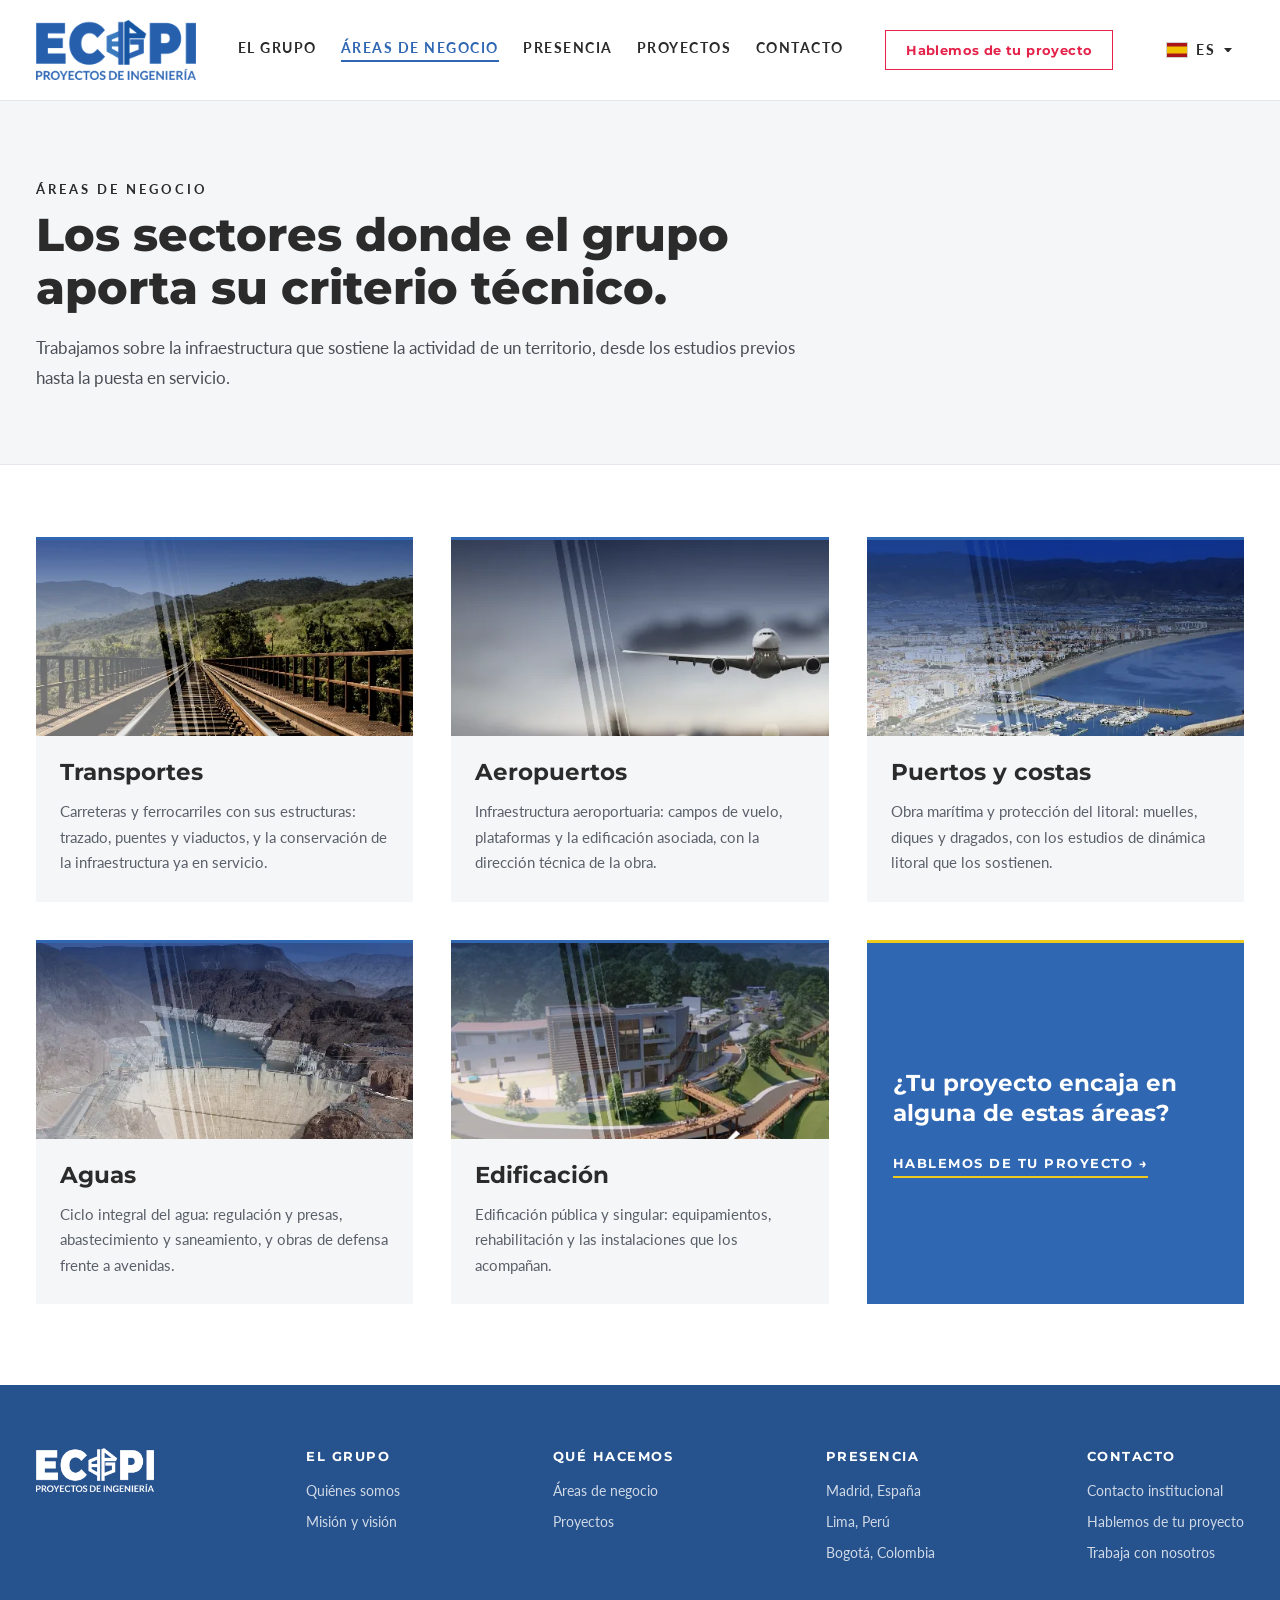
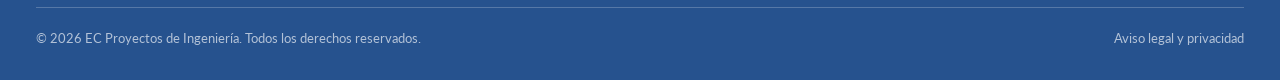
==== areas.html @ c1a96f08 "Quitar el correo y «Inicio» de la columna Contacto del pie El correo estaba dos veces a un clic de d" ====
<!DOCTYPE html>
<html lang="es">
<head>
<meta charset="utf-8">
<meta name="viewport" content="width=device-width, initial-scale=1">
<title>Áreas de negocio — EC Proyectos de Ingeniería</title>
<meta name="description" content="Áreas de negocio de EC Proyectos de Ingeniería: transportes, aeropuertos, puertos y costas, aguas y edificación.">
<meta property="og:type" content="website">
<meta property="og:title" content="Áreas de negocio — EC Proyectos de Ingeniería">
<meta property="og:description" content="Áreas de negocio de EC Proyectos de Ingeniería: transportes, aeropuertos, puertos y costas, aguas y edificación.">
<link rel="icon" type="image/png" href="assets/img/favicon.png">
<link rel="apple-touch-icon" href="assets/img/apple-touch-icon.png">
<link rel="preconnect" href="https://fonts.googleapis.com">
<link rel="preconnect" href="https://fonts.gstatic.com" crossorigin>
<link rel="stylesheet" href="https://fonts.googleapis.com/css2?family=Montserrat:wght@600;700;800&family=Lato:wght@300;400;700&family=Sacramento&display=swap">
<link rel="stylesheet" href="assets/css/main.css">
</head>
<body data-title-key="t_areas">

<a class="skip" href="#main" data-i18n="skip">Ir al contenido</a>

<header class="hdr">
  <div class="wrap" style="display:flex;align-items:center;justify-content:space-between;gap:24px;height:100px">
    <!-- LOGO ECPI -->
    <a class="lgbox" href="index.html" aria-label="EC Proyectos de Ingeniería"><img class="lg-c" src="assets/img/logo-ecpi.png" alt=""></a>
    <!-- /LOGO ECPI -->
    <nav class="navlinks" aria-label="Navegación principal" data-i18n-aria="aria_nav">
      <a href="grupo.html" data-i18n="nav1">El grupo</a>
      <a href="areas.html" data-i18n="nav2" aria-current="page">Áreas de negocio</a>
      <a href="presencia.html" data-i18n="nav3">Presencia</a>
      <a href="proyectos.html" data-i18n="navp">Proyectos</a>
      <a href="contacto.html" data-i18n="nav5">Contacto</a>
    </nav>
    <a class="btn-cta" href="hablemos.html" data-i18n="nav_cta">Hablemos de tu proyecto</a>
    <!-- SELECTOR DE IDIOMA -->
    <div class="lang">
      <button type="button" class="lang-tr" aria-haspopup="true" aria-expanded="false" aria-controls="langmenu" aria-label="Selección de idioma" data-i18n-aria="aria_lang">
        <img class="lang-fl" src="assets/img/flag-es.svg" alt="" width="24" height="16">
        <span class="lang-code">ES</span>
        <svg class="lang-car" viewBox="0 0 10 6" aria-hidden="true"><path d="M0 0h10L5 6Z" fill="currentColor"/></svg>
      </button>
      <ul class="lang-menu" id="langmenu" role="menu" hidden>
        <li role="none"><button type="button" role="menuitemradio" aria-checked="true" class="langbtn" data-lang="es"><img src="assets/img/flag-es.svg" alt="" width="24" height="16">Español</button></li>
        <li role="none"><button type="button" role="menuitemradio" aria-checked="false" class="langbtn" data-lang="en"><img src="assets/img/flag-en.svg" alt="" width="24" height="16">English</button></li>
        <li role="none"><button type="button" role="menuitemradio" aria-checked="false" class="langbtn" data-lang="fr"><img src="assets/img/flag-fr.svg" alt="" width="24" height="16">Français</button></li>
        <li role="none"><button type="button" role="menuitemradio" aria-checked="false" class="langbtn" data-lang="pt"><img src="assets/img/flag-pt.svg" alt="" width="24" height="16">Português</button></li>
      </ul>
    </div>
    <!-- /SELECTOR DE IDIOMA -->
    <!-- MENÚ MÓVIL -->
    <button type="button" class="burger" aria-label="Menú" data-i18n-aria="aria_menu" aria-expanded="false" aria-controls="menumovil">
      <span aria-hidden="true"></span><span aria-hidden="true"></span><span aria-hidden="true"></span>
    </button>
  </div>
  <nav class="menumovil" id="menumovil" aria-label="Navegación principal" data-i18n-aria="aria_nav" hidden>
    <div class="wrap">
      <a href="grupo.html" data-i18n="nav1">El grupo</a>
      <a href="areas.html" data-i18n="nav2" aria-current="page">Áreas de negocio</a>
      <a href="presencia.html" data-i18n="nav3">Presencia</a>
      <a href="proyectos.html" data-i18n="navp">Proyectos</a>
      <a href="contacto.html" data-i18n="nav5">Contacto</a>
      <a class="btn-cta" href="hablemos.html" data-i18n="nav_cta">Hablemos de tu proyecto</a>
    </div>
  </nav>
  <!-- /MENÚ MÓVIL -->
</header>
<div aria-hidden="true" style="height:100px"></div>

<main id="main">
  <section style="background:var(--papel);border-bottom:1px solid #E4E7EC">
    <div class="wrap" style="padding-top:clamp(56px,9vh,100px);padding-bottom:clamp(48px,8vh,90px)">
      <div style="max-width:760px">
        <p data-i18n="s2_kicker" style="font-weight:700;font-size:13px;letter-spacing:3px;text-transform:uppercase;color:var(--grafito)">Áreas de negocio</p>
        <h1 data-i18n="s2_title" style="font-family:'Montserrat',sans-serif;font-weight:800;font-size:clamp(28px,3.6vw,46px);line-height:1.15;color:var(--grafito);margin-top:12px;text-wrap:pretty">Los sectores donde el grupo aporta su criterio técnico.</h1>
        <p data-i18n="an_intro" style="font-size:17px;line-height:1.75;color:#4A4F57;margin-top:18px">.</p>
      </div>
    </div>
  </section>

  <section style="background:var(--blanco);padding-top:clamp(56px,8vh,90px);padding-bottom:clamp(60px,9vh,110px)">
    <div class="wrap">
      <div class="pgrid">
        <article class="pcard rv">
          <div style="position:relative;height:196px">
            <img class="imgfill" src="assets/img/area-transportes.webp" alt="" loading="lazy" decoding="async">
          </div>
          <div style="display:flex;flex-direction:column;flex:1;padding:22px 24px 26px">
            <h2 data-i18n="an1_t" style="font-family:'Montserrat',sans-serif;font-weight:700;font-size:clamp(19px,2vw,23px);line-height:1.25;color:var(--grafito);text-wrap:pretty">Transportes</h2>
            <p data-i18n="an1_p" style="font-size:15px;line-height:1.7;color:#5A606A;margin-top:12px">.</p>
          </div>
        </article>
        <article class="pcard rv">
          <div style="position:relative;height:196px">
            <img class="imgfill" src="assets/img/area-aeropuertos.webp" alt="" loading="lazy" decoding="async">
          </div>
          <div style="display:flex;flex-direction:column;flex:1;padding:22px 24px 26px">
            <h2 data-i18n="an2_t" style="font-family:'Montserrat',sans-serif;font-weight:700;font-size:clamp(19px,2vw,23px);line-height:1.25;color:var(--grafito);text-wrap:pretty">Aeropuertos</h2>
            <p data-i18n="an2_p" style="font-size:15px;line-height:1.7;color:#5A606A;margin-top:12px">.</p>
          </div>
        </article>
        <article class="pcard rv">
          <div style="position:relative;height:196px">
            <img class="imgfill" src="assets/img/area-puertos.webp" alt="" loading="lazy" decoding="async">
          </div>
          <div style="display:flex;flex-direction:column;flex:1;padding:22px 24px 26px">
            <h2 data-i18n="an3_t" style="font-family:'Montserrat',sans-serif;font-weight:700;font-size:clamp(19px,2vw,23px);line-height:1.25;color:var(--grafito);text-wrap:pretty">Puertos y costas</h2>
            <p data-i18n="an3_p" style="font-size:15px;line-height:1.7;color:#5A606A;margin-top:12px">.</p>
          </div>
        </article>
        <article class="pcard rv">
          <div style="position:relative;height:196px">
            <img class="imgfill" src="assets/img/area-aguas.webp" alt="" loading="lazy" decoding="async">
          </div>
          <div style="display:flex;flex-direction:column;flex:1;padding:22px 24px 26px">
            <h2 data-i18n="an4_t" style="font-family:'Montserrat',sans-serif;font-weight:700;font-size:clamp(19px,2vw,23px);line-height:1.25;color:var(--grafito);text-wrap:pretty">Aguas</h2>
            <p data-i18n="an4_p" style="font-size:15px;line-height:1.7;color:#5A606A;margin-top:12px">.</p>
          </div>
        </article>
        <article class="pcard rv">
          <div style="position:relative;height:196px">
            <img class="imgfill" src="assets/img/area-edificacion.webp" alt="" loading="lazy" decoding="async">
          </div>
          <div style="display:flex;flex-direction:column;flex:1;padding:22px 24px 26px">
            <h2 data-i18n="an5_t" style="font-family:'Montserrat',sans-serif;font-weight:700;font-size:clamp(19px,2vw,23px);line-height:1.25;color:var(--grafito);text-wrap:pretty">Edificación</h2>
            <p data-i18n="an5_p" style="font-size:15px;line-height:1.7;color:#5A606A;margin-top:12px">.</p>
          </div>
        </article>
        <article class="pcard rv" style="background:var(--azul);border-top-color:var(--amarillo);justify-content:center;padding:34px 26px">
          <p data-i18n="an_cta" style="font-family:'Montserrat',sans-serif;font-weight:700;font-size:clamp(19px,2vw,23px);line-height:1.3;color:#fff;text-wrap:pretty">¿Tu proyecto encaja en alguna de estas áreas?</p>
          <p style="margin-top:24px"><a class="linkline-w" href="hablemos.html" style="font-size:13px;letter-spacing:1.5px;text-transform:uppercase;padding-bottom:5px"><span data-i18n="nav_cta">Hablemos de tu proyecto</span> →</a></p>
        </article>
      </div>
    </div>
  </section>
</main>

<footer style="background:var(--azul-oscuro);color:#fff;padding-top:clamp(48px,7vh,72px);padding-bottom:32px">
  <div class="wrap">
    <div class="fcols">
      <div>
        <!-- LOGO ECPI -->
        <img src="assets/img/logo-ecpi-blanco.png" alt="EC Proyectos de Ingeniería" style="height:44px;width:auto;display:block">
        <!-- /LOGO ECPI -->
      </div>
      <nav class="fcol" aria-label="El grupo">
        <p data-i18n="nav1">El grupo</p>
        <a href="grupo.html" data-i18n="f_quienes">Quiénes somos</a>
        <a href="grupo.html" data-i18n="f_mision">Misión y visión</a>
      </nav>
      <nav class="fcol" aria-label="Qué hacemos">
        <p data-i18n="f_hacemos">Qué hacemos</p>
        <a href="areas.html" data-i18n="s2_kicker">Áreas de negocio</a>
        <a href="proyectos.html" data-i18n="navp">Proyectos</a>
      </nav>
      <nav class="fcol" aria-label="Presencia">
        <p data-i18n="nav3">Presencia</p>
        <a href="presencia.html" data-i18n="hq_city3">Madrid, España</a>
        <a href="presencia.html" data-i18n="f1_city3">Lima, Perú</a>
        <a href="presencia.html" data-i18n="f2_city3">Bogotá, Colombia</a>
      </nav>
      <nav class="fcol" aria-label="Contacto">
        <p data-i18n="nav5">Contacto</p>
        <a href="contacto.html" data-i18n="s5_title">Contacto institucional</a>
        <a href="hablemos.html" data-i18n="nav_cta">Hablemos de tu proyecto</a>
        <a href="trabaja.html" data-i18n="nav_cv">Trabaja con nosotros</a>
      </nav>
    </div>
    <div class="flegal">
      <p data-i18n="footer_legal">© 2026 EC Proyectos de Ingeniería. Todos los derechos reservados.</p>
      <a href="legal.html" data-i18n="f_legal">Aviso legal y privacidad</a>
    </div>
  </div>
</footer>

<script src="assets/js/main.js"></script>
</body>
</html>
---- assets/css/main.css ----
/* ECPI — Euroconsult Proyectos de Ingeniería
   Paleta y estilos base del sitio institucional */
:root{
  --azul:#3067B2; --azul-claro:#437DCC; --azul-oscuro:#26528E;
  --amarillo:#EECA1D; --amarillo-claro:#F2D64E; --amarillo-oscuro:#C7A70F;
  --rojo:#E5234A; --rojo-claro:#EB5271; --rojo-oscuro:#BD1638;
  --papel:#F5F6F8; --grafito:#2B2B2B; --blanco:#FFFFFF;
}
*{box-sizing:border-box;margin:0;padding:0}
html{scroll-behavior:smooth;scroll-padding-top:116px}
body{font-family:'Lato',sans-serif;color:var(--grafito);background:var(--blanco);-webkit-font-smoothing:antialiased}
a{color:var(--azul);text-decoration:none;transition:color .25s ease}
a:hover{color:var(--azul-oscuro)}
:focus-visible{outline:2px solid var(--azul);outline-offset:3px}
::selection{background:var(--azul);color:#fff}

/* Contenedor común. El límite de ancho manda mucho más que el padding: a 1905 px
   los 1160 px de antes dejaban 372 px muertos a cada lado. */
.wrap{max-width:1520px;margin:0 auto;padding-left:clamp(16px,3vw,36px);padding-right:clamp(16px,3vw,36px)}

/* Navegación. El tamaño crece con la pantalla y se detiene en 15 px: la fila de
   la cabecera va justa de ancho, y por debajo de ~1090 px se queda en los 12 px
   de siempre para que los seis enlaces, el botón y los idiomas sigan cabiendo.
   Al subir el cuerpo se afloja el interletrado, que a 15 px sobraba. */
.navlinks{display:flex;gap:clamp(14px,1.9vw,26px);white-space:nowrap}
.navlinks a{font-family:'Lato',sans-serif;font-weight:700;font-size:clamp(12px,1.1vw,15px);letter-spacing:1.5px;text-transform:uppercase;color:var(--grafito)}
.navlinks a:hover{color:var(--azul)}
.navlinks a{position:relative;padding-bottom:6px;transition:color .25s ease}
.navlinks a::after{content:"";position:absolute;left:0;bottom:0;width:100%;height:2px;background:var(--azul);transform:scaleX(0);transform-origin:right;transition:transform .3s ease}
.navlinks a:hover::after{transform:scaleX(1);transform-origin:left}
.navlinks a[aria-current="page"]{color:var(--azul)}
.navlinks a[aria-current="page"]::after{transform:scaleX(1)}
@media(max-width:1024px){.navlinks{display:none}}

/* Cabecera de todo el sitio: fija arriba, se retira al bajar y vuelve a asomar
   al subir, en cualquier punto de la página (la clase .hid la pone main.js). */
.hdr{position:fixed;top:0;left:0;right:0;z-index:100;background:rgba(255,255,255,.97);border-bottom:1px solid #E4E7EC;transition:transform .45s cubic-bezier(.4,0,.2,1),background-color .4s ease,border-color .4s ease}
.hdr.hid{transform:translateY(-100%)}
/* Si algo de dentro recibe el foco con el teclado, vuelve a asomar */
.hdr.hid:focus-within{transform:translateY(0)}
.hdr .lgbox{position:relative;display:inline-flex}
.hdr .lgbox img{height:60px;width:auto;display:block}

/* Variante del index: sobre la portada la cabecera va transparente y, pasados
   los primeros 200 px de scroll, toma el fondo blanco con un fundido (clase
   .solid, que pone main.js). Solo aquí: en las interiores el contenido arranca
   pegado a la cabecera y se vería pasar por detrás del texto de navegación.
   El velo oscuro —lo que sostiene el blanco de la navegación sobre el cielo del
   puente— va en un ::before, para que el fondo de la cabecera quede libre y su
   color se pueda animar. Se desvanece al volverse sólida y al retirarse. */
.hdr-over{background:rgba(255,255,255,0);border-bottom-color:transparent}
.hdr-over::before{content:"";position:absolute;left:0;right:0;top:0;height:150px;z-index:-1;pointer-events:none;opacity:1;transition:opacity .28s ease;background:linear-gradient(180deg,rgba(6,12,24,.72) 0%,rgba(6,12,24,.45) 40%,rgba(6,12,24,.16) 72%,rgba(6,12,24,0) 100%)}
.hdr-over.solid{background:rgba(255,255,255,.97);border-bottom-color:#E4E7EC}
.hdr-over.solid::before,.hdr-over.hid::before{opacity:0}
/* Los dos logos se cruzan en un fundido, para que el cambio no dé un salto.
   El tamaño va en .hdr —no en .hdr-over— para que las interiores lo compartan. */
.hdr-over .lgbox img{transition:opacity .4s ease}
.hdr-over .lg-c{position:absolute;left:0;top:0;opacity:0}
.hdr-over.solid .lg-w{opacity:0}
.hdr-over.solid .lg-c{opacity:1}
/* La navegación va en blanco solo mientras la cabecera es transparente */
.hdr-over:not(.solid) .navlinks a,.hdr-over:not(.solid) .lang-tr{text-shadow:0 1px 3px rgba(4,10,20,.55)}
.hdr-over:not(.solid) .burger{color:#fff}
.hdr-over:not(.solid) .navlinks a{color:#fff}
.hdr-over:not(.solid) .navlinks a:hover,.hdr-over:not(.solid) .navlinks a[aria-current="page"]{color:var(--amarillo)}
.hdr-over:not(.solid) .navlinks a::after{background:var(--amarillo)}
/* El idioma sobre la portada: en blanco, con el contorno asomando en amarillo
   como hace la navegación, y el filete de la bandera invertido */
.hdr-over:not(.solid) .lang-tr{color:#fff}
.hdr-over:not(.solid) .lang-tr:hover,.hdr-over:not(.solid) .lang-tr[aria-expanded="true"]{color:var(--amarillo);border-color:rgba(255,255,255,.55)}
.hdr-over:not(.solid) .lang-fl{box-shadow:0 0 0 1px rgba(255,255,255,.5)}
/* Sobre la portada el contorno y el texto van en blanco —el rojo sobre el cielo
   del puente se queda en 1,5:1 de contraste—, pero el relleno del hover sí es
   rojo, con el contorno fundiéndose en él como en el resto del sitio. */
.hdr-over:not(.solid) .btn-cta{color:#fff;border-color:rgba(255,255,255,.6);text-shadow:0 1px 3px rgba(4,10,20,.55)}
.hdr-over:not(.solid) .btn-cta:hover{background:var(--rojo);color:#fff;border-color:var(--rojo);text-shadow:none}
/* En móvil la foto es una banda baja: el velo se acorta para no comérsela */
@media(max-width:600px){.hdr-over::before{height:140px}}
@media(prefers-reduced-motion:reduce){.hdr,.hdr-over::before,.hdr-over .lgbox img{transition:none}}

/* Enlaces subrayados (CTA del hero, correo de contacto):
   al pasar el ratón, una segunda línea barre el subrayado de izquierda a derecha */
.linkline{display:inline-block;position:relative;font-family:'Montserrat',sans-serif;font-weight:700;color:var(--azul);border-bottom:2px solid var(--azul);transition:color .25s ease}
.linkline::after{content:"";position:absolute;left:0;right:0;bottom:-2px;height:2px;background:var(--amarillo);transform:scaleX(0);transform-origin:right;transition:transform .35s ease}
.linkline:hover{color:var(--azul-oscuro)}
.linkline:hover::after{transform:scaleX(1);transform-origin:left}
.linkline-w{display:inline-block;position:relative;font-family:'Montserrat',sans-serif;font-weight:700;color:#fff;border-bottom:2px solid var(--amarillo);transition:color .25s ease}
.linkline-w::after{content:"";position:absolute;left:0;right:0;bottom:-2px;height:2px;background:#fff;transform:scaleX(0);transform-origin:right;transition:transform .35s ease}
.linkline-w:hover{color:var(--amarillo)}
.linkline-w:hover::after{transform:scaleX(1);transform-origin:left}

/* Botón "Trabaja con nosotros" (header y formulario) */
.btn-cv{background:var(--rojo);color:#fff;font-family:'Montserrat',sans-serif;font-weight:700;font-size:clamp(11px,1vw,14px);letter-spacing:1.6px;text-transform:uppercase;padding:12px 18px;white-space:nowrap;transition:background .25s ease,transform .2s ease,box-shadow .2s ease}
.btn-cv:hover{background:var(--rojo-oscuro);color:#fff;transform:translateY(-2px);box-shadow:0 6px 16px rgba(189,22,56,.3)}

/* CTA de la cabecera («Hablemos de tu proyecto»): contorno fino que se rellena
   al pasar el ratón. Sin versales, sin desplazamiento y sin sombra, para que
   destaque por contraste de forma y no por un golpe de color. */
.btn-cta{display:inline-block;font-family:'Montserrat',sans-serif;font-weight:700;font-size:clamp(12px,1.05vw,15px);letter-spacing:.4px;color:var(--rojo);background:none;border:1px solid var(--rojo);padding:11px 20px;white-space:nowrap;transition:background-color .3s ease,color .3s ease,border-color .3s ease}
/* Al pasar el ratón el relleno toma el color del contorno, que así desaparece */
.btn-cta:hover{background:var(--rojo);color:#fff;border-color:var(--rojo)}
@media(max-width:560px){.hdr > .wrap > .btn-cta{display:none}}

/* Formulario de candidatura (trabaja.html) */
.field{display:flex;flex-direction:column;gap:8px}
.field label{font-weight:700;font-size:11.5px;letter-spacing:1.8px;text-transform:uppercase;color:var(--grafito)}
.field input,.field select,.field textarea{font-family:'Lato',sans-serif;font-size:15.5px;color:var(--grafito);background:#fff;border:1px solid #C9CFD8;padding:13px 14px;border-radius:0;width:100%}
.field input:focus,.field select:focus,.field textarea:focus{outline:2px solid var(--azul);outline-offset:0;border-color:var(--azul)}
.field input[type="file"]{padding:10px;font-size:14px}
.f2{display:grid;grid-template-columns:1fr 1fr;gap:clamp(20px,3vw,28px)}
@media(max-width:640px){.f2{grid-template-columns:1fr}}

/* Rejillas */
.g2{display:grid;grid-template-columns:240px 1fr;gap:clamp(36px,5vw,80px)}
@media(max-width:900px){.g2{grid-template-columns:1fr;gap:36px}}
.gmv{display:grid;grid-template-columns:1fr 1fr;gap:clamp(28px,4vw,48px)}
@media(max-width:680px){.gmv{grid-template-columns:1fr}}
.arearow{display:grid;grid-template-columns:1fr 1.1fr;gap:clamp(16px,3vw,40px);align-items:baseline}
@media(max-width:760px){.arearow{grid-template-columns:1fr}}
.sedes{display:grid;grid-template-columns:repeat(3,1fr);gap:clamp(28px,4vw,56px)}
@media(max-width:860px){.sedes{grid-template-columns:1fr;gap:40px}}
.stats{display:flex;gap:clamp(36px,7vw,100px);flex-wrap:wrap}
.comp{display:grid;grid-template-columns:300px 1fr;gap:clamp(40px,6vw,96px);align-items:center}
@media(max-width:860px){.comp{grid-template-columns:1fr;gap:32px}}
.cgrid{display:grid;grid-template-columns:repeat(3,1fr);gap:clamp(24px,3vw,40px)}
@media(max-width:760px){.cgrid{grid-template-columns:1fr}}
.fgrid{display:flex;justify-content:space-between;align-items:flex-start;gap:48px;flex-wrap:wrap}
/* Las columnas se miden por su contenido y no a partes iguales: repartidas por
   igual, la mas cargada partia sus entradas en dos lineas mientras las demas
   sobraban de ancho. Importa porque el subrayado de los enlaces se dibuja abajo
   del todo, y en una entrada partida quedaba colgando bajo la segunda linea. */
.fcols{display:grid;grid-template-columns:auto repeat(4,auto);justify-content:space-between;gap:clamp(28px,3vw,48px)}
.fcols .fcol a,.fcols .fcol>p{white-space:nowrap}
/* Se pliega antes de que la fila se quede sin ancho: las cinco columnas piden
   888 px en el idioma mas largo, el frances, y a 1121 px de ventana quedan 1048
   disponibles. A tres y a dos columnas cabe todo de una linea igualmente, pero
   se les devuelve el salto por si algun texto crece. */
@media(max-width:1120px){
  .fcols{grid-template-columns:repeat(3,1fr);justify-content:stretch}
  .fcols .fcol a,.fcols .fcol>p{white-space:normal}
}
@media(max-width:860px){.fcols{grid-template-columns:1fr 1fr}}
@media(max-width:540px){.fcols{grid-template-columns:1fr}}
.fcol{display:flex;flex-direction:column;gap:12px}
.fcol>p{font-family:'Montserrat',sans-serif;font-weight:700;font-size:13px;letter-spacing:1.5px;text-transform:uppercase;color:#fff;margin-bottom:6px}
.fcol a{font-size:14px;color:rgba(255,255,255,.78);align-self:flex-start;background:linear-gradient(currentColor,currentColor) no-repeat left bottom/0 1px;padding-bottom:2px;transition:color .25s ease,background-size .3s ease}
.fcol a:hover{color:#fff;background-size:100% 1px}
.flegal{border-top:1px solid rgba(255,255,255,.22);margin-top:44px;padding-top:22px;display:flex;justify-content:space-between;align-items:baseline;gap:16px;flex-wrap:wrap}
.flegal p,.flegal a{font-size:13px;color:rgba(255,255,255,.65)}
.flegal a{background:linear-gradient(currentColor,currentColor) no-repeat left bottom/0 1px;padding-bottom:2px;transition:color .25s ease,background-size .3s ease}
.flegal a:hover{color:#fff;background-size:100% 1px}

/* Carrusel horizontal de proyectos: burbujas centradas que crecen al pasar por el medio */
.projrow{display:grid;grid-auto-flow:column;grid-auto-columns:min(440px,82vw);gap:clamp(20px,2.5vw,32px);overflow-x:auto;scroll-snap-type:x mandatory;padding:14px 0 30px;scrollbar-width:none;-ms-overflow-style:none;cursor:grab;user-select:none;-webkit-user-select:none}
.projrow.dragging{scroll-snap-type:none;cursor:grabbing}
.projrow::-webkit-scrollbar{display:none}
.projrow>article{scroll-snap-align:center;cursor:pointer;border-radius:26px;overflow:hidden;box-shadow:0 14px 36px rgba(38,82,142,.12);transform:scale(var(--s,1));opacity:var(--o,1);transition:transform .3s cubic-bezier(.22,.61,.36,1),opacity .3s ease,box-shadow .25s ease;will-change:transform,opacity}
.projrow.dragging>article{cursor:grabbing}
.projrow>article:hover{transform:scale(calc(var(--s,1)*1.035));box-shadow:0 18px 46px rgba(38,82,142,.22)}
.projrow>article:first-child{scroll-snap-align:start}
.projrow>article:last-child{scroll-snap-align:end}
.projdots{display:flex;justify-content:center;align-items:center;gap:9px;margin-top:20px;min-height:16px}
.projdots button{width:9px;height:9px;border-radius:50%;border:0;padding:0;background:#C7D0DC;cursor:pointer;transform:scale(.72);transition:transform .3s ease,background .3s ease}
.projdots button.near{transform:scale(1)}
.projdots button.on{background:var(--azul);transform:scale(1.5)}
.projdots button:focus-visible{outline:2px solid var(--azul);outline-offset:3px}
.pnbtn{width:44px;height:44px;border-radius:50%;border:1px solid #D3DAE4;background:#fff;color:var(--azul);font-size:17px;line-height:1;cursor:pointer;display:inline-flex;align-items:center;justify-content:center;transition:background .2s ease,color .2s ease,border-color .2s ease,transform .2s ease}
.pnbtn:hover{background:var(--azul);border-color:var(--azul);color:#fff;transform:translateY(-1px)}
.pnbtn:focus-visible{outline:2px solid var(--azul);outline-offset:2px}
@media(prefers-reduced-motion:reduce){.projrow>article,.projdots button,.pnbtn{transition:none}.pnbtn:hover{transform:none}}

/* Cuadrícula de proyectos (proyectos.html) */
.pgrid{display:grid;grid-template-columns:repeat(auto-fill,minmax(300px,1fr));gap:clamp(24px,3vw,40px)}
.pcard{background:var(--papel);border-top:3px solid var(--azul);display:flex;flex-direction:column;transition:box-shadow .25s ease,transform .25s ease}
.pcard:hover{box-shadow:0 10px 28px rgba(38,82,142,.14);transform:translateY(-3px)}
@media(prefers-reduced-motion:reduce){.pcard{transition:none}.pcard:hover{transform:none}}

/* Detalle de proyecto (proyecto.html) */
.rsi{display:grid;grid-template-columns:repeat(3,1fr);gap:clamp(24px,3vw,44px)}
@media(max-width:760px){.rsi{grid-template-columns:1fr}}
.ficha{display:grid;grid-template-columns:repeat(3,1fr);gap:16px}

/* Principios (grupo.html): son cinco, así que la rejilla se ajusta sola
   —cinco en pantalla ancha, y va plegando— en vez de fijar tres columnas. */
.pri{display:grid;grid-template-columns:repeat(auto-fit,minmax(228px,1fr));gap:clamp(24px,2.6vw,40px)}
@media(max-width:560px){.pri{grid-template-columns:1fr}}

/* Cuatro bloques en fila: «Nuestro punto de partida» del index */
.g4{display:grid;grid-template-columns:repeat(4,1fr);gap:clamp(24px,2.6vw,44px)}
@media(max-width:980px){.g4{grid-template-columns:1fr 1fr}}
@media(max-width:560px){.g4{grid-template-columns:1fr}}

/* Marcador de posición para proyectos sin foto todavía */
.imgph{position:absolute;inset:0;display:flex;align-items:center;justify-content:center;background:#E9EDF2}
.imgph svg{color:var(--azul);opacity:.16}

/* Imágenes a sangre (antiguos image-slot del diseño) */
.imgfill{position:absolute;inset:0;width:100%;height:100%;object-fit:cover}

/* Portada del index: la fotografía a sangre, con el texto y la cabecera encima.
   La sección ocupa exactamente la altura de la ventana, sea cual sea. Como el
   archivo tiene una proporción fija (2097x941), ajustarse en alto obliga a
   recortar en ancho: la imagen va anclada a la derecha, así que lo que se
   pierde es la franja de relleno de la izquierda —425 px generados— y no la
   fotografía. El 25% vertical entra en juego solo en ventanas anchas y bajas,
   donde el recorte pasa a ser vertical, y protege la cima del arco.
   svh en vez de vh para que en móvil no la alargue la barra del navegador. */
.hero{position:relative;background:#0E1B31;display:flex;align-items:center;height:100vh;height:100svh;min-height:620px}
.hero .imgfill{object-position:100% 25%}
/* El velo tiene que llegar más a la derecha que antes: al ajustarse la portada
   en alto se recorta la izquierda, que es la zona oscura, y el texto acaba
   apoyado sobre partes más claras de la foto según la ventana. El bloque de
   texto siempre termina entre el 47% y el 66% del ancho, así que hasta ahí el
   velo se mantiene fuerte y a partir de ahí cae para no apagar el puente. */
.hero-shade{position:absolute;inset:0;pointer-events:none;background:linear-gradient(100deg,rgba(9,18,34,.82) 0%,rgba(9,18,34,.68) 40%,rgba(9,18,34,.44) 66%,rgba(9,18,34,.12) 86%,rgba(9,18,34,0) 100%)}
/* El ancho del texto va en vw además de en px: como la foto va a sangre, un
   límite proporcional cae siempre sobre el mismo punto de la imagen (x≈1363),
   que es donde el fondo todavía es oscuro. Con un límite fijo en px, al
   estrecharse la ventana el texto se saldría hacia el cielo del puente. */
.hero-copy{position:relative;max-width:min(860px,62vw);padding-top:clamp(24px,4vh,56px);padding-bottom:clamp(24px,4vh,56px)}
.hero-rule{display:block;width:64px;height:3px;background:var(--amarillo);margin:24px 0}
/* Palabra destacada dentro de una frase */
.hl{color:var(--azul-claro)}
.hl-b{color:var(--azul-claro);font-weight:700;letter-spacing:.6px}
@media(max-width:1300px){
  /* Cuanto más estrecha la ventana, más superficie de foto ocupa el texto en
     proporción, así que el velo se refuerza para sostener el blanco. */
  .hero-shade{background:linear-gradient(100deg,rgba(9,18,34,.86) 0%,rgba(9,18,34,.74) 45%,rgba(9,18,34,.5) 70%,rgba(9,18,34,.22) 100%)}
}
@media(max-width:920px){
  /* Aquí la banda deja de dar altura para llevar el texto encima, así que la
     fotografía pasa arriba —completa, sin recortar— y el texto baja sobre el
     fondo azul noche. */
  .hero{display:block;height:auto;min-height:0}
  .hero .imgfill{position:relative;height:auto;aspect-ratio:2097/941;object-position:50% 50%}
  .hero-shade{display:none}
  .hero-copy{max-width:none;padding-top:clamp(30px,5vw,46px);padding-bottom:clamp(38px,6vw,56px)}
}
@media(max-width:600px){
  /* En móvil una banda de 2.23:1 quedaría en un hilo. Se recorta a 16:10 anclada
     a la derecha: lo que se pierde es solo la franja de relleno de la izquierda. */
  .hero .imgfill{aspect-ratio:16/10;object-position:100% 50%}
}

/* Esquinas del recuadro del hero */
.cb i{position:absolute;width:26px;height:26px;border:0 solid var(--cbc,var(--azul))}
.cb .tl{top:0;left:0;border-top-width:2px;border-left-width:2px}
.cb .tr{top:0;right:0;border-top-width:2px;border-right-width:2px}
.cb .bl{bottom:0;left:0;border-bottom-width:2px;border-left-width:2px}
.cb .br{bottom:0;right:0;border-bottom-width:2px;border-right-width:2px}

/* Accesibilidad */
.skip{position:absolute;left:12px;top:-52px;z-index:200;background:var(--azul);color:#fff;padding:10px 18px;font:700 14px 'Lato',sans-serif}
.skip:focus{top:12px}

/* Selector de idioma. En reposo no lleva caja: solo la bandera, el código del
   idioma y un triángulo. El contorno —a escuadra, como el resto de botones del
   sitio— aparece al acercarse, para que no compita con el botón rojo que tiene
   al lado. El desplegable repite el filete azul superior de las fichas de
   proyecto, y el idioma en uso se marca con el amarillo de la casa. */
.lang{position:relative;flex-shrink:0}
.lang-tr{display:flex;align-items:center;gap:9px;background:none;cursor:pointer;color:var(--grafito);border:1px solid transparent;padding:8px 11px;transition:color .25s ease,border-color .25s ease}
.lang-tr:hover,.lang-tr[aria-expanded="true"]{color:var(--azul);border-color:#D3D8E0}
.lang-code{font:700 clamp(12px,1.1vw,15px)/1 'Lato',sans-serif;letter-spacing:1.5px}
.lang-car{width:8px;height:auto;flex-shrink:0;transition:transform .3s cubic-bezier(.4,0,.2,1)}
.lang-tr[aria-expanded="true"] .lang-car{transform:rotate(180deg)}
/* Un filete de un píxel alrededor de la bandera: sin él, el blanco de Francia y
   el amarillo de España se derraman sobre el fondo claro de la cabecera. */
.lang-fl,.lang-menu img{width:20px;height:auto;display:block;box-shadow:0 0 0 1px rgba(43,43,43,.22)}

.lang-menu{position:absolute;top:calc(100% + 13px);right:0;z-index:110;min-width:174px;list-style:none;background:#fff;border:1px solid #E4E7EC;border-top:2px solid var(--azul);padding:4px 0;box-shadow:0 18px 46px rgba(38,82,142,.16);animation:langin .22s cubic-bezier(.4,0,.2,1)}
.lang-menu[hidden]{display:none}
@keyframes langin{from{opacity:0;transform:translateY(-7px)}to{opacity:1;transform:none}}
/* Cada idioma se nombra en su propia lengua, así que estas cuatro filas son las
   únicas del sitio que no se traducen al cambiar de idioma. */
.langbtn{display:flex;align-items:center;gap:13px;width:100%;background:none;border:none;border-left:2px solid transparent;cursor:pointer;padding:11px 18px 11px 16px;text-align:left;white-space:nowrap;font:400 15px/1 'Lato',sans-serif;color:var(--grafito);transition:background-color .2s ease,color .2s ease}
.langbtn:hover{background:var(--papel);color:var(--azul)}
.langbtn[aria-checked="true"]{color:var(--azul);font-weight:700;border-left-color:var(--amarillo)}

/* Organigrama del grupo (grupo.html). Va en listas anidadas y no en cajas
   sueltas: asi un lector de pantalla anuncia la jerarquia —la matriz y, dentro,
   sus dos subsidiarias— sin depender de los conectores, que son decorativos y
   se dibujan con pseudoelementos. Las hijas no llevan 'gap': la barra
   horizontal se forma con media linea en cada una y un hueco la partiria, asi
   que la separacion es padding. */
.org,.org ul{list-style:none}
.org > li > ul{display:flex;justify-content:center;position:relative;margin-top:36px}
.org > li > ul::before{content:"";position:absolute;top:-36px;left:50%;margin-left:-1px;width:2px;height:36px;background:var(--azul)}
.org > li > ul > li{position:relative;flex:1 1 0;max-width:460px;padding:36px clamp(16px,4vw,60px) 0}
.org > li > ul > li::before{content:"";position:absolute;top:0;width:50%;height:2px;background:var(--azul)}
.org > li > ul > li:first-child::before{left:50%}
.org > li > ul > li:last-child::before{right:50%}
.org > li > ul > li::after{content:"";position:absolute;top:0;left:50%;margin-left:-1px;width:2px;height:36px;background:var(--azul)}
.org > li > .orgcard{max-width:400px;margin:0 auto}
/* Ficha contorneada entera en el azul de la marca, del mismo grosor por los
   cuatro lados, como en el organigrama original. Sobre --papel un gris claro no
   se recortaba, y asi ademas el contorno es el mismo azul que los conectores. */
.orgcard{position:relative;background:#fff;border:2px solid var(--azul);padding:26px 24px 22px;text-align:center}
/* Punta de flecha con la que muere la linea que baja a cada subsidiaria. Va en
   la ficha y no en el <li>, que ya gasta sus dos pseudoelementos en la barra
   horizontal y en la caida. Comparten color con la linea, asi que el solape no
   se nota. */
.org > li > ul > li .orgcard::before{content:"";position:absolute;top:-15px;left:50%;margin-left:-9px;width:0;height:0;border-left:9px solid transparent;border-right:9px solid transparent;border-top:13px solid var(--azul)}
/* Caja de altura fija para el logo: sin ella el filete de debajo bailaria entre
   fichas, porque los tres logos tienen proporciones distintas */
.orgcard-l{height:78px;display:flex;align-items:center;justify-content:center}
.orgcard-l img{max-width:100%;width:auto;display:block}
.orgcard-n{font-family:'Montserrat',sans-serif;font-weight:700;font-size:clamp(14px,1.4vw,16px);letter-spacing:.4px;color:var(--azul);border-top:2px solid var(--azul);margin-top:18px;padding-top:16px}
.orgcard-r{font-weight:700;font-size:11.5px;letter-spacing:2.5px;text-transform:uppercase;color:#7A8390;margin-top:8px}
.org-legend{display:flex;align-items:center;justify-content:center;gap:12px;font-size:13.5px;color:#5A606A;margin-top:clamp(32px,4vh,44px)}
.org-legend::before{content:"";width:34px;height:2px;background:var(--azul);flex-shrink:0}
/* Apilado no sirve el arbol: un tallo entre una hija y la siguiente se leeria
   como que la primera es duena de la segunda. Se cambia por una espina que baja
   de la matriz con una derivacion a cada subsidiaria, que dice lo que es. */
@media(max-width:780px){
  .org > li > .orgcard{max-width:none;margin:0}
  .org > li > ul{flex-direction:column;margin-top:0;margin-left:26px;padding:26px 0 0 26px;border-left:2px solid var(--azul)}
  .org > li > ul::before{display:none}
  .org > li > ul > li{max-width:none;padding:0}
  .org > li > ul > li + li{margin-top:26px}
  .org > li > ul > li::before{content:"";top:50%;left:-26px;width:26px;height:2px;margin-top:-1px}
  /* Aqui la linea entra por el costado, asi que la punta mira a la derecha */
  .org > li > ul > li .orgcard::before{top:50%;left:-15px;margin-left:0;margin-top:-9px;border-left:13px solid var(--azul);border-right:0;border-top:9px solid transparent;border-bottom:9px solid transparent}
  .org > li > ul > li:first-child::before,.org > li > ul > li:last-child::before{left:-26px;right:auto}
  .org > li > ul > li::after{display:none}
}

/* Muro de clientes (index). Los cinco logos tienen proporciones muy dispares
   —de 1,5:1 a 4,6:1—, asi que no se igualan por altura, que dejaria enano al
   mas apaisado: cada uno se encaja dentro de una misma caja de 240x68 y toca el
   lado que le corresponda. Optimamente pesan asi lo mismo. */
.clientes{display:flex;flex-wrap:wrap;align-items:center;justify-content:center;column-gap:clamp(34px,5.5vw,80px);row-gap:clamp(32px,4.5vh,46px);list-style:none}
.clientes img{width:auto;height:auto;max-width:240px;max-height:68px;display:block;filter:grayscale(1);opacity:.6;transition:filter .3s ease,opacity .3s ease}
.clientes img:hover{filter:none;opacity:1}
/* En pantalla tactil no hay raton que pasar por encima: alli van en color desde
   el principio, o no se verian nunca como son. */
@media(hover:none){.clientes img{filter:none;opacity:1}}
@media(max-width:560px){.clientes img{max-width:190px;max-height:56px}}

/* Menu de movil. Por encima de 1024 px los enlaces van en la barra y ni el
   boton ni el panel existen; por debajo, .navlinks se oculta y este los
   sustituye. El panel cuelga del <header>, que ya va fijo arriba, asi que se
   posiciona contra el y no hace falta repetir su altura en ningun sitio. */
.burger{display:none;flex-direction:column;justify-content:center;gap:5px;width:44px;height:44px;padding:0;background:none;border:none;cursor:pointer;color:var(--grafito);flex-shrink:0}
.burger span{display:block;width:25px;height:2px;margin:0 auto;background:currentColor;transition:transform .3s cubic-bezier(.4,0,.2,1),opacity .2s ease}
/* Abierto, las tres barras se cruzan en aspa */
.burger[aria-expanded="true"] span:nth-child(1){transform:translateY(7px) rotate(45deg)}
.burger[aria-expanded="true"] span:nth-child(2){opacity:0}
.burger[aria-expanded="true"] span:nth-child(3){transform:translateY(-7px) rotate(-45deg)}
@media(max-width:1024px){.burger{display:flex}}

.menumovil{position:absolute;top:100%;left:0;right:0;background:#fff;border-top:1px solid #E4E7EC;box-shadow:0 22px 46px rgba(18,26,42,.16);max-height:calc(100vh - 100px);overflow-y:auto;animation:menuin .26s cubic-bezier(.4,0,.2,1)}
.menumovil[hidden]{display:none}
@keyframes menuin{from{opacity:0;transform:translateY(-10px)}to{opacity:1;transform:none}}
.menumovil .wrap{display:flex;flex-direction:column;padding-top:6px;padding-bottom:26px}
.menumovil a:not(.btn-cta){font-family:'Lato',sans-serif;font-weight:700;font-size:16px;letter-spacing:1.6px;text-transform:uppercase;color:var(--grafito);border-bottom:1px solid #E4E7EC;padding:19px 2px}
.menumovil a:not(.btn-cta):hover{color:var(--azul)}
.menumovil a[aria-current="page"]{color:var(--azul)}
.menumovil .btn-cta{margin-top:24px;text-align:center;padding:15px 20px}
/* Con el panel abierto se bloquea el desplazamiento: si no, la cabecera se
   retira al bajar y se llevaria el menu con ella. */
.menu-abierto{overflow:hidden}

/* Entradas discretas al hacer scroll */
.js-anim .rv{opacity:0;transform:translateY(10px);transition:opacity .45s ease,transform .45s ease}
.js-anim .rv.on{opacity:1;transform:none}
@media(prefers-reduced-motion:reduce){
  html{scroll-behavior:auto}
  .js-anim .rv{opacity:1;transform:none;transition:none}
  a,.navlinks a::after,.linkline::after,.linkline-w::after,.btn-cv,.btn-cta,.fcol a,.flegal a,.langbtn,.lang-tr,.lang-car,.clientes img,.burger span{transition:none}
  .menumovil{animation:none}
  .lang-menu{animation:none}
  .btn-cv:hover{transform:none;box-shadow:none}
}
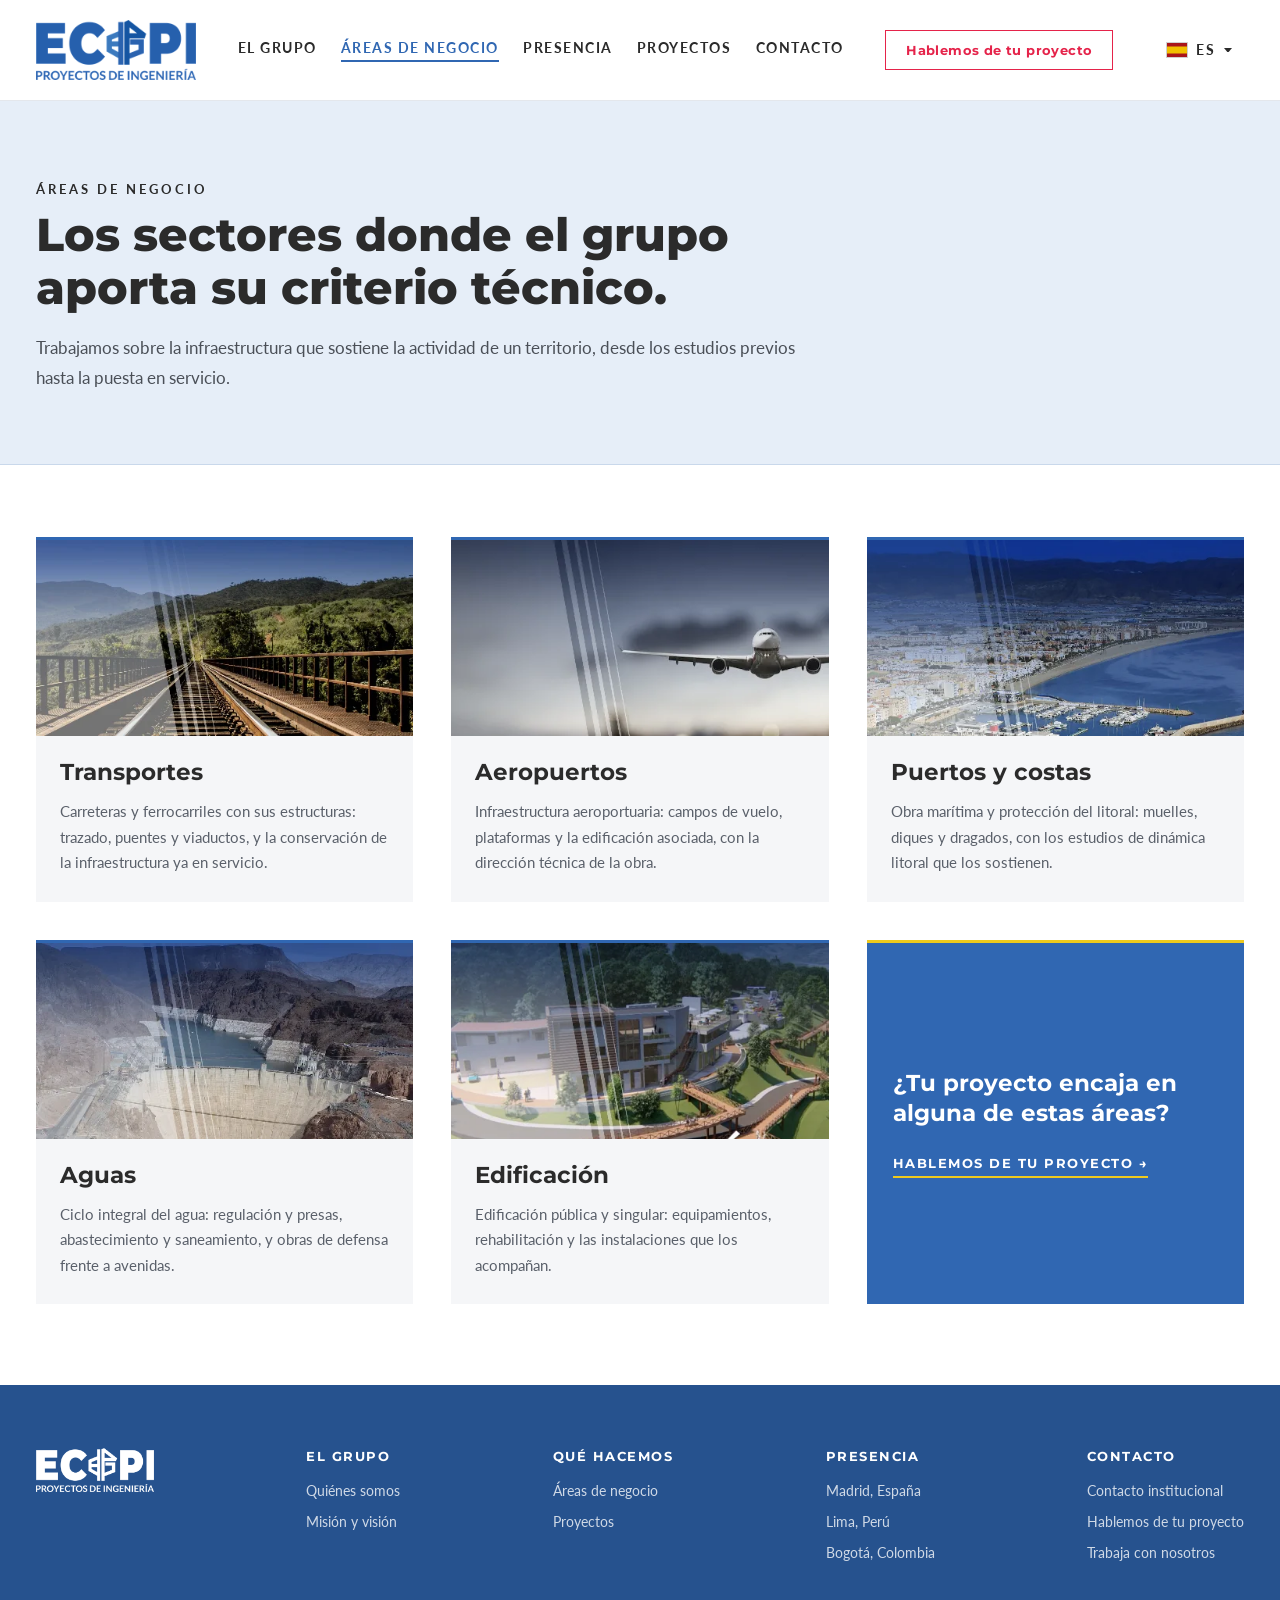
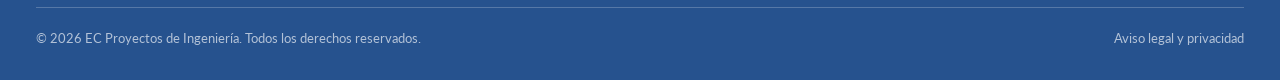
==== commit 4aea5f66: "Igualar el tono claro en las cabeceras y la última sección con --papel Las nueve páginas interiores " ====
--- a/areas.html
+++ b/areas.html
@@ -13,9 +13,9 @@
 <link rel="preconnect" href="https://fonts.googleapis.com">
 <link rel="preconnect" href="https://fonts.gstatic.com" crossorigin>
 <link rel="stylesheet" href="https://fonts.googleapis.com/css2?family=Montserrat:wght@600;700;800&family=Lato:wght@300;400;700&family=Sacramento&display=swap">
-<link rel="stylesheet" href="assets/css/main.css">
+<link rel="stylesheet" href="assets/css/main.css?v=20260902e">
 </head>
-<body data-title-key="t_areas">
+<body data-title-key="t_areas" data-desc-key="d_areas">
 
 <a class="skip" href="#main" data-i18n="skip">Ir al contenido</a>
 
@@ -67,7 +67,7 @@
 <div aria-hidden="true" style="height:100px"></div>
 
 <main id="main">
-  <section style="background:var(--papel);border-bottom:1px solid #E4E7EC">
+  <section style="background:var(--azul-suave);border-bottom:1px solid var(--linea-azul)">
     <div class="wrap" style="padding-top:clamp(56px,9vh,100px);padding-bottom:clamp(48px,8vh,90px)">
       <div style="max-width:760px">
         <p data-i18n="s2_kicker" style="font-weight:700;font-size:13px;letter-spacing:3px;text-transform:uppercase;color:var(--grafito)">Áreas de negocio</p>
@@ -172,6 +172,6 @@
   </div>
 </footer>
 
-<script src="assets/js/main.js"></script>
+<script src="assets/js/main.js?v=20260902c"></script>
 </body>
 </html>
--- a/assets/css/main.css
+++ b/assets/css/main.css
@@ -5,6 +5,13 @@
   --amarillo:#EECA1D; --amarillo-claro:#F2D64E; --amarillo-oscuro:#C7A70F;
   --rojo:#E5234A; --rojo-claro:#EB5271; --rojo-oscuro:#BD1638;
   --papel:#F5F6F8; --grafito:#2B2B2B; --blanco:#FFFFFF;
+  /* --papel casi no se separa del blanco. --azul-suave es el fondo de las
+     secciones que deben leerse como un bloque aparte de sus vecinas: un
+     azul muy claro derivado del azul de marca, el mismo en todo el sitio.
+     Contraste comprobado: el cuerpo de texto queda en 5,41:1 y el rotulo
+     azul en 4,84:1, los dos por encima de AA. --linea-azul es el
+     separador que le corresponde. */
+  --azul-suave:#E6EEF8; --linea-azul:#C9D8EB;
 }
 *{box-sizing:border-box;margin:0;padding:0}
 html{scroll-behavior:smooth;scroll-padding-top:116px}
@@ -111,8 +118,6 @@
 @media(max-width:640px){.f2{grid-template-columns:1fr}}
 
 /* Rejillas */
-.g2{display:grid;grid-template-columns:240px 1fr;gap:clamp(36px,5vw,80px)}
-@media(max-width:900px){.g2{grid-template-columns:1fr;gap:36px}}
 .gmv{display:grid;grid-template-columns:1fr 1fr;gap:clamp(28px,4vw,48px)}
 @media(max-width:680px){.gmv{grid-template-columns:1fr}}
 .arearow{display:grid;grid-template-columns:1fr 1.1fr;gap:clamp(16px,3vw,40px);align-items:baseline}
@@ -151,7 +156,12 @@
 .flegal a:hover{color:#fff;background-size:100% 1px}
 
 /* Carrusel horizontal de proyectos: burbujas centradas que crecen al pasar por el medio */
-.projrow{display:grid;grid-auto-flow:column;grid-auto-columns:min(440px,82vw);gap:clamp(20px,2.5vw,32px);overflow-x:auto;scroll-snap-type:x mandatory;padding:14px 0 30px;scrollbar-width:none;-ms-overflow-style:none;cursor:grab;user-select:none;-webkit-user-select:none}
+/* El visor recorta por su caja de relleno. Como la tarjeta crece al pasar
+   por encima y lleva sombra ancha, sin pasillo lateral la primera salia
+   cortada por la izquierda. El pasillo mide lo que el margen de .wrap y se
+   compensa con margen negativo, para que en reposo las tarjetas sigan
+   alineadas con el titulo de la seccion; scroll-padding mantiene el iman. */
+.projrow{--pasillo:clamp(16px,3vw,36px);display:grid;grid-auto-flow:column;grid-auto-columns:min(440px,82vw);gap:clamp(20px,2.5vw,32px);overflow-x:auto;scroll-snap-type:x mandatory;padding:14px var(--pasillo) 30px;margin-left:calc(-1 * var(--pasillo));margin-right:calc(-1 * var(--pasillo));scroll-padding-left:var(--pasillo);scroll-padding-right:var(--pasillo);scrollbar-width:none;-ms-overflow-style:none;cursor:grab;user-select:none;-webkit-user-select:none}
 .projrow.dragging{scroll-snap-type:none;cursor:grabbing}
 .projrow::-webkit-scrollbar{display:none}
 .projrow>article{scroll-snap-align:center;cursor:pointer;border-radius:26px;overflow:hidden;box-shadow:0 14px 36px rgba(38,82,142,.12);transform:scale(var(--s,1));opacity:var(--o,1);transition:transform .3s cubic-bezier(.22,.61,.36,1),opacity .3s ease,box-shadow .25s ease;will-change:transform,opacity}
@@ -178,7 +188,11 @@
 /* Detalle de proyecto (proyecto.html) */
 .rsi{display:grid;grid-template-columns:repeat(3,1fr);gap:clamp(24px,3vw,44px)}
 @media(max-width:760px){.rsi{grid-template-columns:1fr}}
-.ficha{display:grid;grid-template-columns:repeat(3,1fr);gap:16px}
+/* La ficha tiene tres casillas fijas y dos que solo aparecen si el
+   proyecto trae cliente e importe, asi que la rejilla se ajusta sola. */
+.ficha{display:grid;grid-template-columns:repeat(auto-fit,minmax(160px,1fr));gap:16px 24px}
+/* `hidden` tiene que poder con display:grid y display:flex. */
+[hidden]{display:none !important}
 
 /* Principios (grupo.html): son cinco, así que la rejilla se ajusta sola
    —cinco en pantalla ancha, y va plegando— en vez de fijar tres columnas. */
@@ -361,6 +375,50 @@
    retira al bajar y se llevaria el menu con ella. */
 .menu-abierto{overflow:hidden}
 
+/* --- Selector de areas de negocio del index -------------------------------
+   Las cinco areas son pestanas: al elegir una, su foto se descubre de arriba
+   abajo en el panel de al lado y aparece su descripcion. El panel va pegado
+   mientras se recorren las filas, para que la foto siga a la vista. */
+/* Rotulo y titular apilados a la izquierda, como en el resto del index. En el
+   lienzo iban a dos columnas, con el titular a la derecha, pero alli todas las
+   secciones repiten ese patron; aqui la seccion va sola y desentonaba. */
+.ahead{max-width:760px}
+.ahead h2{margin-top:10px}
+.agrid{display:grid;grid-template-columns:1fr 1fr;gap:clamp(32px,5vw,80px);margin-top:clamp(44px,7vh,72px);align-items:start}
+
+.asel{border-bottom:1px solid rgba(9,18,34,.12)}
+/* all:unset deja el boton sin apariencia de boton: es una fila de texto */
+.abtn{all:unset;box-sizing:border-box;cursor:pointer;display:grid;grid-template-columns:56px 1fr 40px;align-items:baseline;gap:clamp(14px,2vw,28px);width:100%;padding:clamp(18px,2.6vh,26px) 0;border-top:1px solid rgba(9,18,34,.12)}
+.abtn .abn{font-family:'Montserrat',sans-serif;font-weight:600;font-size:13px;color:#B6BDC7;transition:color .3s ease}
+.abtn .abt{font-family:'Montserrat',sans-serif;font-weight:600;font-size:clamp(22px,2.4vw,34px);line-height:1.15;color:#9AA3AF;transition:color .3s ease,transform .45s cubic-bezier(.22,.61,.36,1)}
+.abtn .abf{justify-self:end;font-size:20px;color:var(--amarillo);opacity:0;transform:translateX(-8px);transition:opacity .3s ease,transform .45s cubic-bezier(.22,.61,.36,1)}
+.abtn:hover .abt,.abtn:focus-visible .abt{color:var(--grafito)}
+.abtn.on .abt{color:var(--grafito);transform:translateX(14px)}
+.abtn.on .abn{color:var(--azul)}
+.abtn.on .abf{opacity:1;transform:none}
+.abtn:focus-visible{outline:2px solid var(--azul);outline-offset:4px}
+
+/* Las cinco fotos van apiladas y solo se recorta la elegida. La visibilidad se
+   retrasa lo que dura el barrido para que la saliente no desaparezca de golpe. */
+.apanel{position:sticky;top:120px}
+.apics{position:relative;height:clamp(320px,34vw,460px);overflow:hidden;background:#0B1526}
+.apic{position:absolute;inset:0;visibility:hidden;clip-path:inset(0 0 100% 0);transition:clip-path .7s cubic-bezier(.65,0,.35,1),visibility 0s linear .7s}
+.apic.on{visibility:visible;clip-path:inset(0);transition:clip-path .7s cubic-bezier(.65,0,.35,1)}
+.apic img{width:100%;height:100%;object-fit:cover;display:block}
+/* Altura minima: sin ella el panel pega un salto al cambiar de descripcion */
+.adescs{min-height:3.6em;margin-top:22px}
+.adesc{font-size:15px;font-weight:300;line-height:1.8;color:#5A606A;max-width:520px}
+
+@media(max-width:960px){
+  .agrid{grid-template-columns:1fr}
+  .apanel{position:relative;top:auto}
+  .apics{height:clamp(260px,44vw,420px)}
+}
+@media(prefers-reduced-motion:reduce){
+  .apic{transition:none}
+  .abtn .abt,.abtn .abn,.abtn .abf{transition:none}
+}
+
 /* Entradas discretas al hacer scroll */
 .js-anim .rv{opacity:0;transform:translateY(10px);transition:opacity .45s ease,transform .45s ease}
 .js-anim .rv.on{opacity:1;transform:none}
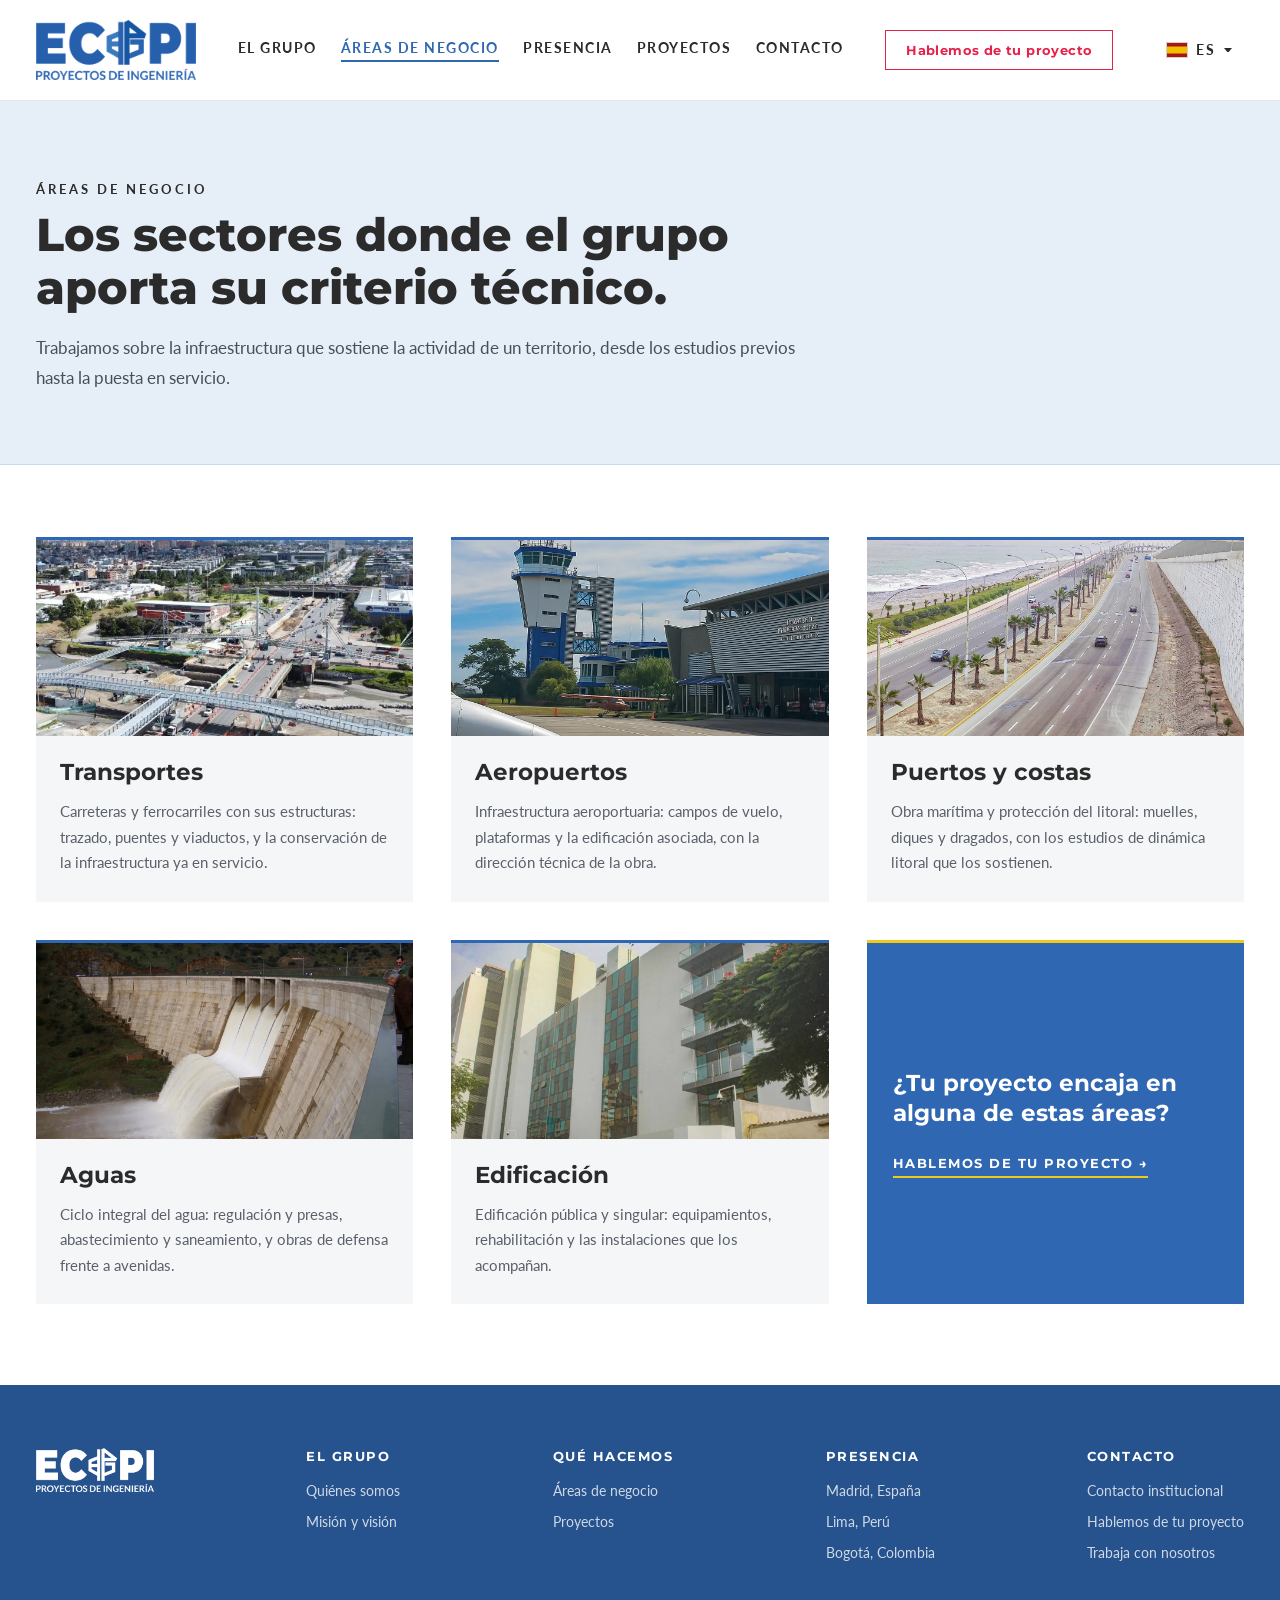
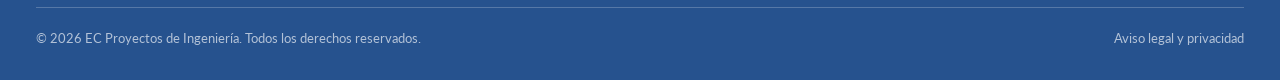
==== commit 7af757e0: "Hablar solo de EUROCONSULT S.A., añadir Colombia y renovar las fotos de áreas Redacción: desaparecen" ====
--- a/areas.html
+++ b/areas.html
@@ -82,7 +82,8 @@
       <div class="pgrid">
         <article class="pcard rv">
           <div style="position:relative;height:196px">
-            <img class="imgfill" src="assets/img/area-transportes.webp" alt="" loading="lazy" decoding="async">
+            <!-- Fotos de las áreas: Carrera 68 (Bogotá), aeropuerto de Neiva, Costa Verde (Callao) y sede del MINAGRI (Lima) son obras propias de las filiales; la presa es la del río Montoro (Ciudad Real), dominio público, Wikimedia Commons: https://commons.wikimedia.org/wiki/File:Rio_Montoro_Presanueva_2010Jannuary03_SierraMadrona.jpg -->
+            <img class="imgfill" src="assets/img/area-transportes-carrera68.webp" alt="" loading="lazy" decoding="async">
           </div>
           <div style="display:flex;flex-direction:column;flex:1;padding:22px 24px 26px">
             <h2 data-i18n="an1_t" style="font-family:'Montserrat',sans-serif;font-weight:700;font-size:clamp(19px,2vw,23px);line-height:1.25;color:var(--grafito);text-wrap:pretty">Transportes</h2>
@@ -91,7 +92,7 @@
         </article>
         <article class="pcard rv">
           <div style="position:relative;height:196px">
-            <img class="imgfill" src="assets/img/area-aeropuertos.webp" alt="" loading="lazy" decoding="async">
+            <img class="imgfill" src="assets/img/area-aeropuertos-neiva.webp" alt="" loading="lazy" decoding="async">
           </div>
           <div style="display:flex;flex-direction:column;flex:1;padding:22px 24px 26px">
             <h2 data-i18n="an2_t" style="font-family:'Montserrat',sans-serif;font-weight:700;font-size:clamp(19px,2vw,23px);line-height:1.25;color:var(--grafito);text-wrap:pretty">Aeropuertos</h2>
@@ -100,7 +101,7 @@
         </article>
         <article class="pcard rv">
           <div style="position:relative;height:196px">
-            <img class="imgfill" src="assets/img/area-puertos.webp" alt="" loading="lazy" decoding="async">
+            <img class="imgfill" src="assets/img/area-puertos-costa-verde.webp" alt="" loading="lazy" decoding="async">
           </div>
           <div style="display:flex;flex-direction:column;flex:1;padding:22px 24px 26px">
             <h2 data-i18n="an3_t" style="font-family:'Montserrat',sans-serif;font-weight:700;font-size:clamp(19px,2vw,23px);line-height:1.25;color:var(--grafito);text-wrap:pretty">Puertos y costas</h2>
@@ -109,7 +110,7 @@
         </article>
         <article class="pcard rv">
           <div style="position:relative;height:196px">
-            <img class="imgfill" src="assets/img/area-aguas.webp" alt="" loading="lazy" decoding="async">
+            <img class="imgfill" src="assets/img/area-aguas-presa-montoro.webp" alt="" loading="lazy" decoding="async">
           </div>
           <div style="display:flex;flex-direction:column;flex:1;padding:22px 24px 26px">
             <h2 data-i18n="an4_t" style="font-family:'Montserrat',sans-serif;font-weight:700;font-size:clamp(19px,2vw,23px);line-height:1.25;color:var(--grafito);text-wrap:pretty">Aguas</h2>
@@ -118,7 +119,7 @@
         </article>
         <article class="pcard rv">
           <div style="position:relative;height:196px">
-            <img class="imgfill" src="assets/img/area-edificacion.webp" alt="" loading="lazy" decoding="async">
+            <img class="imgfill" src="assets/img/area-edificacion-minagri.webp" alt="" loading="lazy" decoding="async">
           </div>
           <div style="display:flex;flex-direction:column;flex:1;padding:22px 24px 26px">
             <h2 data-i18n="an5_t" style="font-family:'Montserrat',sans-serif;font-weight:700;font-size:clamp(19px,2vw,23px);line-height:1.25;color:var(--grafito);text-wrap:pretty">Edificación</h2>
@@ -172,6 +173,6 @@
   </div>
 </footer>
 
-<script src="assets/js/main.js?v=20260902c"></script>
+<script src="assets/js/main.js?v=20261008a"></script>
 </body>
 </html>
